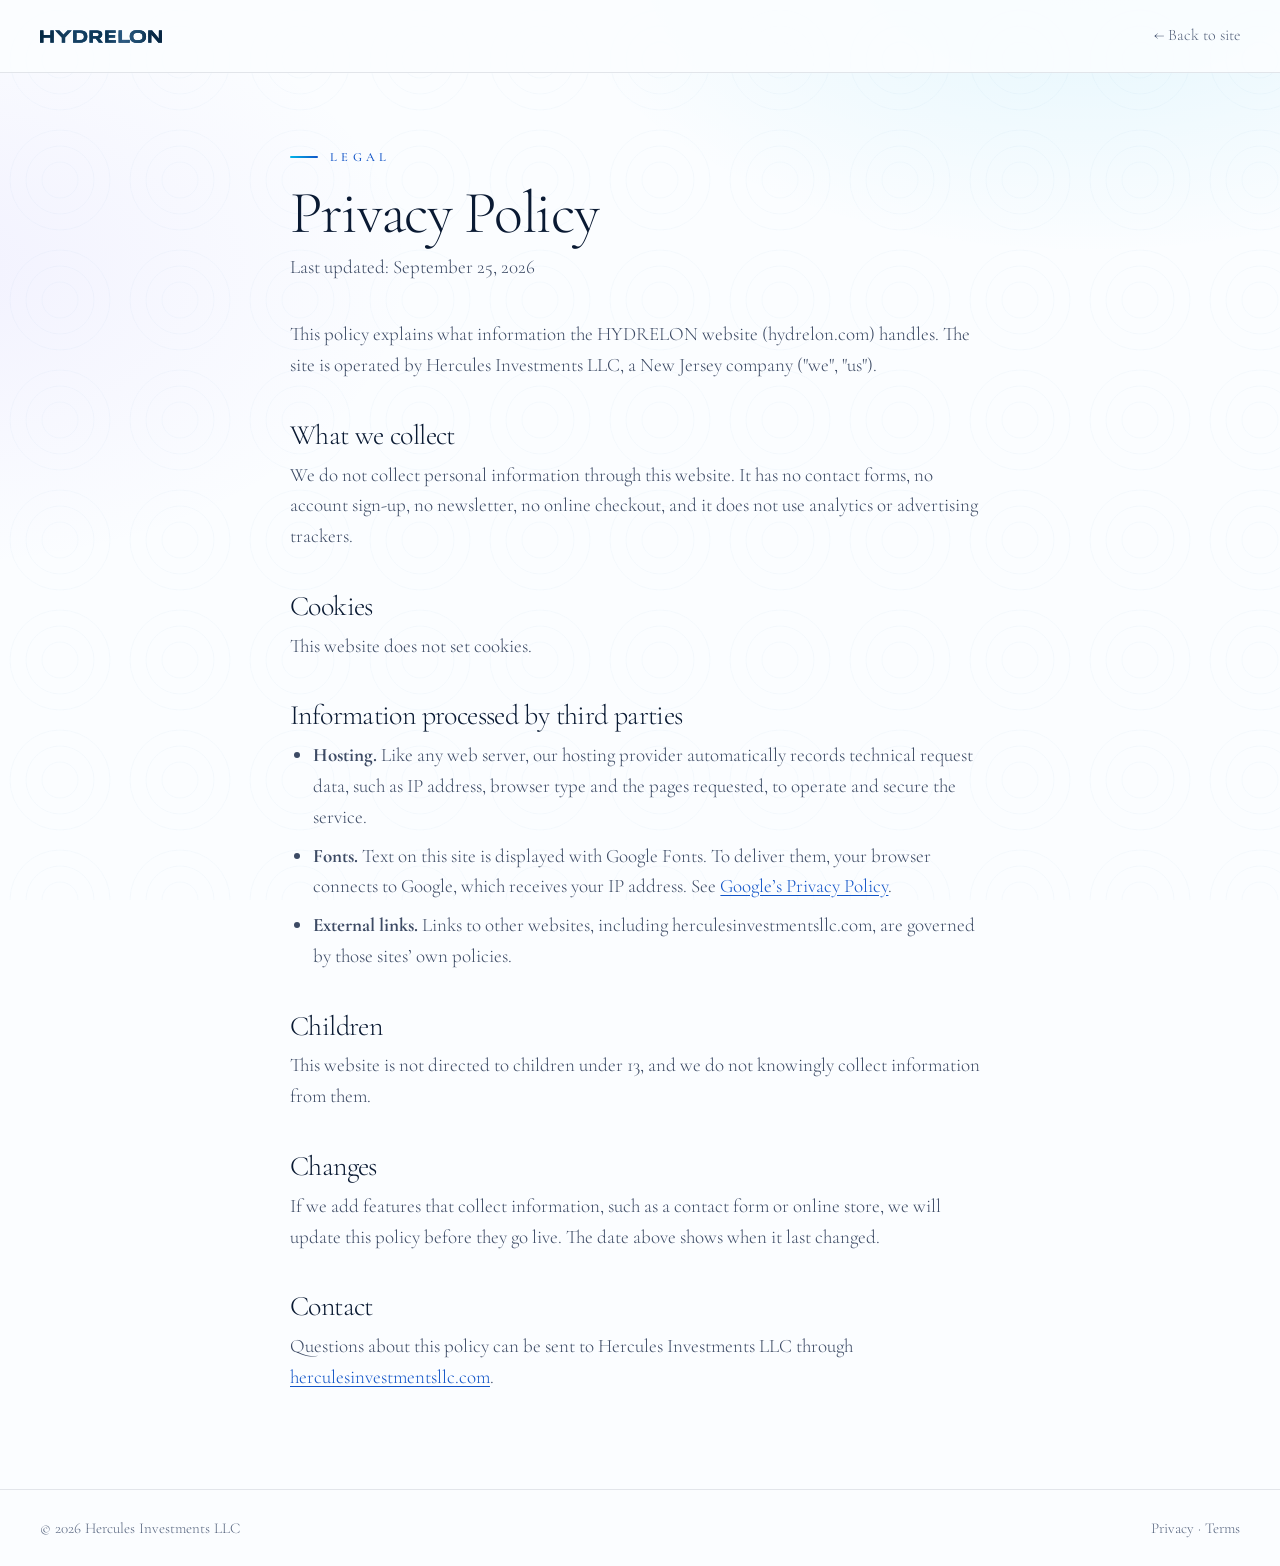
==== privacy.html @ 77c05e85 "feat: privacy policy and terms of use pages The footer's Privacy and Terms links pointed at '#'. Bot" ====
<!DOCTYPE html>
<html lang="en">
<head>
<meta charset="UTF-8" />
<meta name="viewport" content="width=device-width, initial-scale=1.0" />
<title>Privacy Policy — HYDRELON</title>
<meta name="description" content="How the HYDRELON website handles information." />
<link rel="icon" href="assets/img/favicon-32.png" sizes="32x32" type="image/png">
<link rel="apple-touch-icon" href="assets/img/favicon-180.png">
<link rel="preconnect" href="https://fonts.googleapis.com">
<link rel="preconnect" href="https://fonts.gstatic.com" crossorigin>
<link rel="stylesheet" href="https://fonts.googleapis.com/css2?family=Cormorant+Garamond:ital,wght@0,300;0,400;0,500;0,600;1,300&display=swap">
<link rel="stylesheet" href="assets/css/base.css">
<link rel="stylesheet" href="assets/css/legal.css">
</head>
<body class="legal">
<header class="legal-head"><div class="wrap"><a href="./" aria-label="HYDRELON home"><img src="assets/img/hydrelon-logo.svg" alt="HYDRELON" width="273" height="29" class="legal-logo"></a><a href="./" class="legal-back">&larr; Back to site</a></div></header>
<main class="wrap legal-main">
<span class="eyebrow">Legal</span>
<h1>Privacy Policy</h1>
<p class="legal-date">Last updated: September 25, 2026</p>
<p>This policy explains what information the HYDRELON website (hydrelon.com) handles. The site is operated by Hercules Investments LLC, a New Jersey company ("we", "us").</p>

<h2>What we collect</h2>
<p>We do not collect personal information through this website. It has no contact forms, no account sign-up, no newsletter, no online checkout, and it does not use analytics or advertising trackers.</p>

<h2>Cookies</h2>
<p>This website does not set cookies.</p>

<h2>Information processed by third parties</h2>
<ul>
<li><strong>Hosting.</strong> Like any web server, our hosting provider automatically records technical request data, such as IP address, browser type and the pages requested, to operate and secure the service.</li>
<li><strong>Fonts.</strong> Text on this site is displayed with Google Fonts. To deliver them, your browser connects to Google, which receives your IP address. See <a href="https://policies.google.com/privacy" target="_blank" rel="noopener">Google&rsquo;s Privacy Policy</a>.</li>
<li><strong>External links.</strong> Links to other websites, including herculesinvestmentsllc.com, are governed by those sites&rsquo; own policies.</li>
</ul>

<h2>Children</h2>
<p>This website is not directed to children under 13, and we do not knowingly collect information from them.</p>

<h2>Changes</h2>
<p>If we add features that collect information, such as a contact form or online store, we will update this policy before they go live. The date above shows when it last changed.</p>

<h2>Contact</h2>
<p>Questions about this policy can be sent to Hercules Investments LLC through <a href="https://herculesinvestmentsllc.com" target="_blank" rel="noopener">herculesinvestmentsllc.com</a>.</p>
</main>
<footer class="legal-foot"><div class="wrap"><span>&copy; 2026 Hercules Investments LLC</span><span><a href="privacy.html">Privacy</a> &middot; <a href="terms.html">Terms</a></span></div></footer>
</body>
</html>
---- assets/css/base.css ----
:root{
  --ink:#0A1A33; --ink2:#0d2347; --ink3:#102a52;
  --blue:#1154C7; --blue2:#1167B1; --cyan:#00B5E8; --teal:#18B89A; --green:#22C55E; --violet:#7B5CF6;
  --mist:#F2F4F7; --mist2:#e7edf4; --paper:#fbfdff;
  --line:rgba(10,26,51,.10); --line2:rgba(10,26,51,.06); --lined:rgba(255,255,255,.12);
  --txt:#0A1A33; --muted:#54627c; --muted2:#8290a8;
  --disp:var(--serif); --body:var(--serif);
  --logo-deep:#12334e; --logo-mid:#305e86; --logo-soft:#63809e;
  --serif:'Cormorant Garamond','Cormorant',Georgia,'Times New Roman',serif;
  --r:18px; --maxw:1260px;
  --sh1:0 6px 20px rgba(10,26,51,.07); --sh2:0 22px 60px rgba(10,26,51,.13); --sh3:0 44px 100px rgba(10,26,51,.20);
  --glass:rgba(255,255,255,.62); --glassb:rgba(255,255,255,.55);
}
*{box-sizing:border-box;margin:0;padding:0}
html{scroll-behavior:smooth;overflow-x:clip}
body{font-family:var(--body);font-weight:300;font-size:19.5px;color:var(--txt);background:var(--paper);line-height:1.62;-webkit-font-smoothing:antialiased;overflow-x:hidden}
body::before{content:"";position:fixed;inset:0;z-index:-2;
  background:
   radial-gradient(900px 500px at 85% -5%,rgba(0,181,232,.10),transparent 60%),
   radial-gradient(800px 500px at -5% 30%,rgba(123,92,246,.07),transparent 60%),
   var(--paper)}
body::after{content:"";position:fixed;inset:0;z-index:-1;pointer-events:none;opacity:.5;
  background-image:url("data:image/svg+xml,%3Csvg xmlns='http://www.w3.org/2000/svg' width='120' height='120'%3E%3Cg fill='none' stroke='%231167B1' stroke-opacity='0.05' stroke-width='1'%3E%3Ccircle cx='60' cy='60' r='18'/%3E%3Ccircle cx='60' cy='60' r='34'/%3E%3Ccircle cx='60' cy='60' r='50'/%3E%3C/g%3E%3C/svg%3E")}
img{max-width:100%;display:block}
a{color:inherit;text-decoration:none}
button,input,select,textarea{font-family:inherit}
section{scroll-margin-top:96px}
::-webkit-scrollbar{width:11px}
::-webkit-scrollbar-track{background:var(--mist)}
::-webkit-scrollbar-thumb{background:linear-gradient(var(--blue),var(--cyan));border-radius:8px;border:3px solid var(--mist)}
::selection{background:var(--cyan);color:#04263a}

.wrap{max-width:var(--maxw);margin:0 auto;padding:0 30px}
.eyebrow{font-family:var(--disp);font-weight:500;letter-spacing:.34em;text-transform:uppercase;font-size:12.5px;color:var(--blue);display:inline-flex;align-items:center;gap:12px}
.eyebrow::before{content:"";width:28px;height:2px;background:linear-gradient(90deg,var(--cyan),var(--blue));border-radius:2px}
.eyebrow.on-d{color:var(--cyan)}
.eyebrow.on-d::before{background:linear-gradient(90deg,var(--cyan),var(--teal))}
h1,h2,h3,h4{font-family:var(--serif);font-weight:300;line-height:1.03;letter-spacing:-.022em;color:var(--ink)}
.section{padding:124px 0;position:relative}
.section-head{max-width:780px;margin-bottom:58px}
.section-head.center{margin-left:auto;margin-right:auto;text-align:center}
.section-head h2{font-size:clamp(31px,4.6vw,56px);font-weight:300;margin:18px 0 14px}
.section-head p{font-size:20.5px;color:var(--muted);max-width:640px}
.section-head.center p{margin-left:auto;margin-right:auto}
.grad{background:linear-gradient(94deg,var(--blue),var(--cyan) 55%,var(--teal));-webkit-background-clip:text;background-clip:text;color:transparent}


/* glass */
.glass{background:var(--glass);backdrop-filter:blur(18px) saturate(150%);-webkit-backdrop-filter:blur(18px) saturate(150%);border:1px solid var(--glassb)}

/* buttons */
.btn{font-family:var(--disp);font-weight:500;font-size:16px;letter-spacing:.01em;border:none;cursor:pointer;padding:14px 24px;border-radius:999px;display:inline-flex;align-items:center;gap:9px;position:relative;overflow:hidden;transition:transform .3s cubic-bezier(.2,.8,.2,1),box-shadow .3s,background .3s,color .3s;white-space:nowrap;isolation:isolate}
.btn svg{width:16px;height:16px;transition:transform .3s}
.btn::after{content:"";position:absolute;top:0;left:-120%;width:60%;height:100%;background:linear-gradient(100deg,transparent,rgba(255,255,255,.55),transparent);transform:skewX(-18deg);transition:left .6s ease;z-index:-1}
.btn:hover::after{left:130%}
.btn:hover{transform:translateY(-3px)}
.btn:active{transform:translateY(-1px) scale(.99)}
.btn-primary{background:var(--ink);color:#fff;box-shadow:0 10px 26px rgba(10,26,51,.22)}
.btn-primary:hover{background:var(--blue);box-shadow:0 16px 34px rgba(17,84,199,.4)}
.btn-primary:hover svg{transform:translateX(4px)}
.btn-cyan{background:linear-gradient(96deg,var(--cyan),var(--blue));color:#fff;box-shadow:0 12px 30px rgba(0,181,232,.34)}
.btn-cyan:hover{box-shadow:0 18px 40px rgba(0,181,232,.5)}
.btn-cyan:hover svg{transform:translateX(4px)}
.btn-ghost{background:rgba(255,255,255,.5);color:var(--ink);border:1.5px solid var(--line);backdrop-filter:blur(8px)}
.btn-ghost:hover{border-color:var(--blue);color:var(--blue);background:#fff}
.btn-light{background:#fff;color:var(--ink);box-shadow:var(--sh1)}
.btn-light:hover{box-shadow:var(--sh2)}
.btn-on-d{background:rgba(255,255,255,.08);color:#fff;border:1.5px solid var(--lined)}
.btn-on-d:hover{background:rgba(255,255,255,.16);border-color:rgba(255,255,255,.4)}
.ripple{position:absolute;border-radius:50%;background:rgba(255,255,255,.5);transform:scale(0);animation:rip .6s ease-out;pointer-events:none;z-index:0}
@keyframes rip{to{transform:scale(3.4);opacity:0}}

/* progress */
#progress{position:fixed;top:0;left:0;height:3px;width:0;z-index:300;background:linear-gradient(90deg,var(--cyan),var(--blue),var(--violet));box-shadow:0 0 12px rgba(0,181,232,.6);transition:width .08s linear}


/* reveal */
.reveal{opacity:0;transform:translateY(30px);transition:opacity .8s cubic-bezier(.2,.8,.2,1),transform .8s cubic-bezier(.2,.8,.2,1)}
.reveal[data-reveal="left"]{transform:translateX(-44px)}
.reveal[data-reveal="right"]{transform:translateX(44px)}
.reveal[data-reveal="scale"]{transform:scale(.92)}
.reveal.in{opacity:1;transform:none}


/* gorsel yer tutucu — urun fotograflari gelene kadar marka ikonu gosterir */
.ph-fill{position:absolute;inset:0;display:grid;place-items:center;padding:6%}
.ph-fill svg{width:44%;max-width:190px;height:auto;opacity:.9}
.ph-fill img{width:100%;height:100%;object-fit:contain;transition:transform 5s}
---- assets/css/legal.css ----
/* privacy.html, terms.html */
.legal-head{border-bottom:1px solid var(--line);background:rgba(251,253,255,.9)}
.legal-head .wrap{display:flex;align-items:center;justify-content:space-between;height:72px}
.legal-logo{height:13px;width:auto}
.legal-back{font-size:16px;color:var(--muted)}
.legal-back:hover{color:var(--blue)}
.legal-main{max-width:760px;padding-top:64px;padding-bottom:96px}
.legal-main h1{font-size:clamp(40px,6vw,60px);margin:14px 0 8px}
.legal-date{color:var(--muted2);font-size:16px;margin-bottom:36px}
.legal-main h2{font-size:28px;margin:40px 0 10px}
.legal-main p,.legal-main li{color:#3c4a64;font-size:19px}
.legal-main ul{padding-left:1.2em;list-style:disc}
.legal-main li{margin:8px 0}
.legal-main a{color:var(--blue);text-decoration:underline;text-underline-offset:3px}
.legal-foot{border-top:1px solid var(--line);padding:26px 0;font-size:15px;color:var(--muted)}
.legal-foot .wrap{display:flex;justify-content:space-between;gap:12px;flex-wrap:wrap}
.legal-foot a:hover{color:var(--blue)}
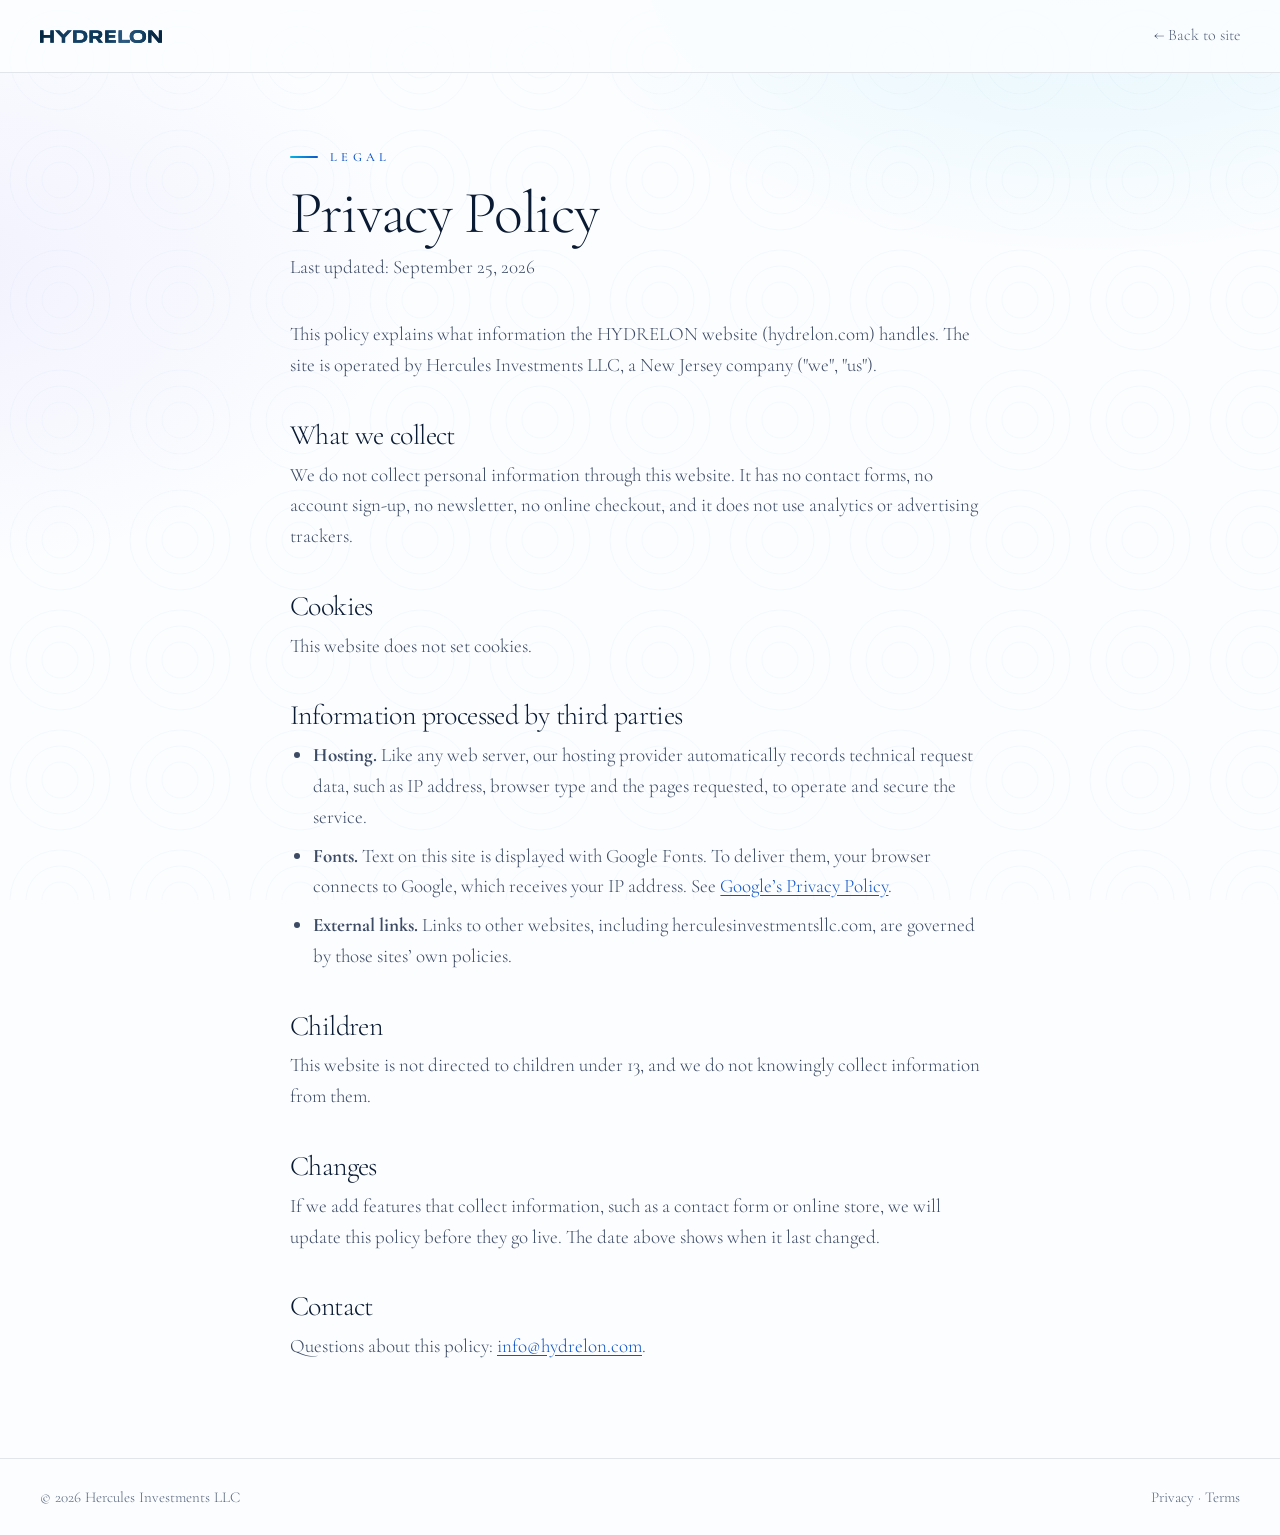
==== commit 96145c09: "fix: product copy matches the product's documentation; add contact email HYDS103 is a refrigerator i" ====
--- a/privacy.html
+++ b/privacy.html
@@ -41,7 +41,7 @@
 <p>If we add features that collect information, such as a contact form or online store, we will update this policy before they go live. The date above shows when it last changed.</p>
 
 <h2>Contact</h2>
-<p>Questions about this policy can be sent to Hercules Investments LLC through <a href="https://herculesinvestmentsllc.com" target="_blank" rel="noopener">herculesinvestmentsllc.com</a>.</p>
+<p>Questions about this policy: <a href="mailto:info@hydrelon.com">info@hydrelon.com</a>.</p>
 </main>
 <footer class="legal-foot"><div class="wrap"><span>&copy; 2026 Hercules Investments LLC</span><span><a href="privacy.html">Privacy</a> &middot; <a href="terms.html">Terms</a></span></div></footer>
 </body>
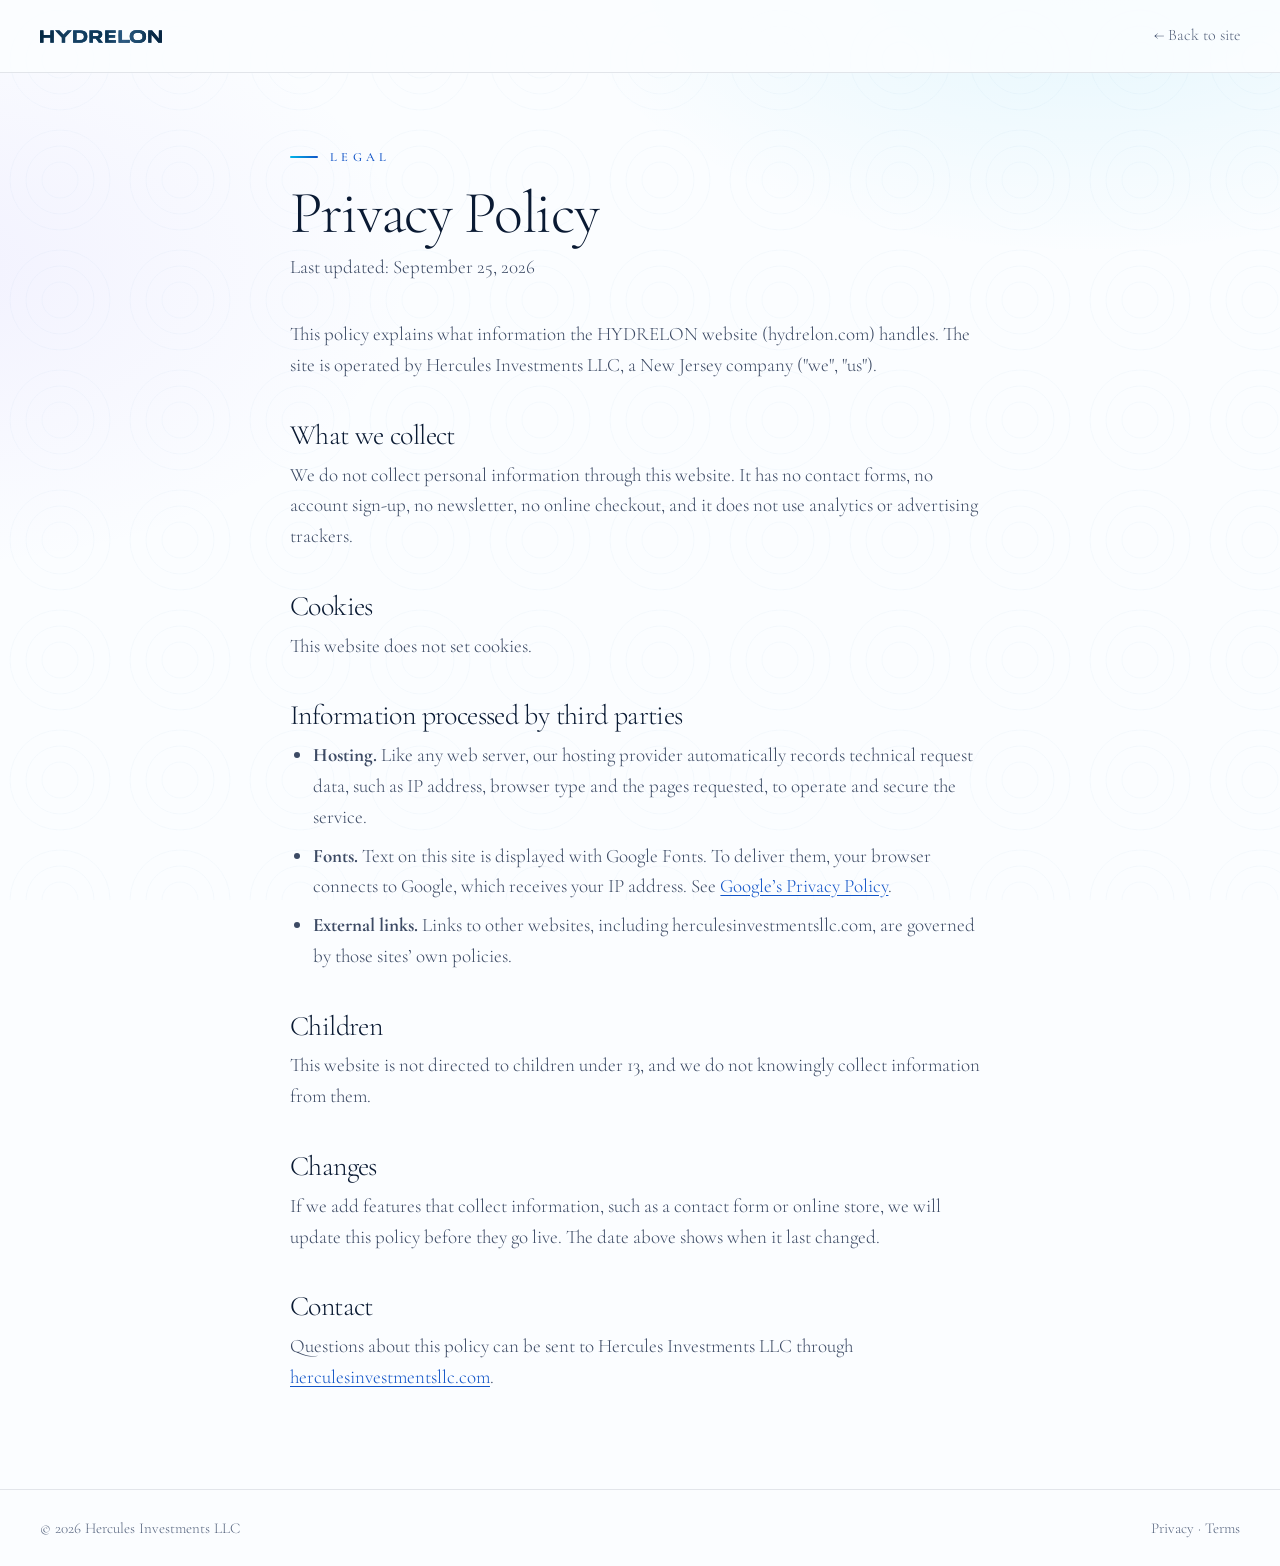
==== commit d51384bf: "Merge pull request #3 from herculesinvestmentllc/feat/legal-pages Privacy policy and terms of use pa" ====
--- a/privacy.html
+++ b/privacy.html
@@ -41,7 +41,7 @@
 <p>If we add features that collect information, such as a contact form or online store, we will update this policy before they go live. The date above shows when it last changed.</p>
 
 <h2>Contact</h2>
-<p>Questions about this policy: <a href="mailto:info@hydrelon.com">info@hydrelon.com</a>.</p>
+<p>Questions about this policy can be sent to Hercules Investments LLC through <a href="https://herculesinvestmentsllc.com" target="_blank" rel="noopener">herculesinvestmentsllc.com</a>.</p>
 </main>
 <footer class="legal-foot"><div class="wrap"><span>&copy; 2026 Hercules Investments LLC</span><span><a href="privacy.html">Privacy</a> &middot; <a href="terms.html">Terms</a></span></div></footer>
 </body>
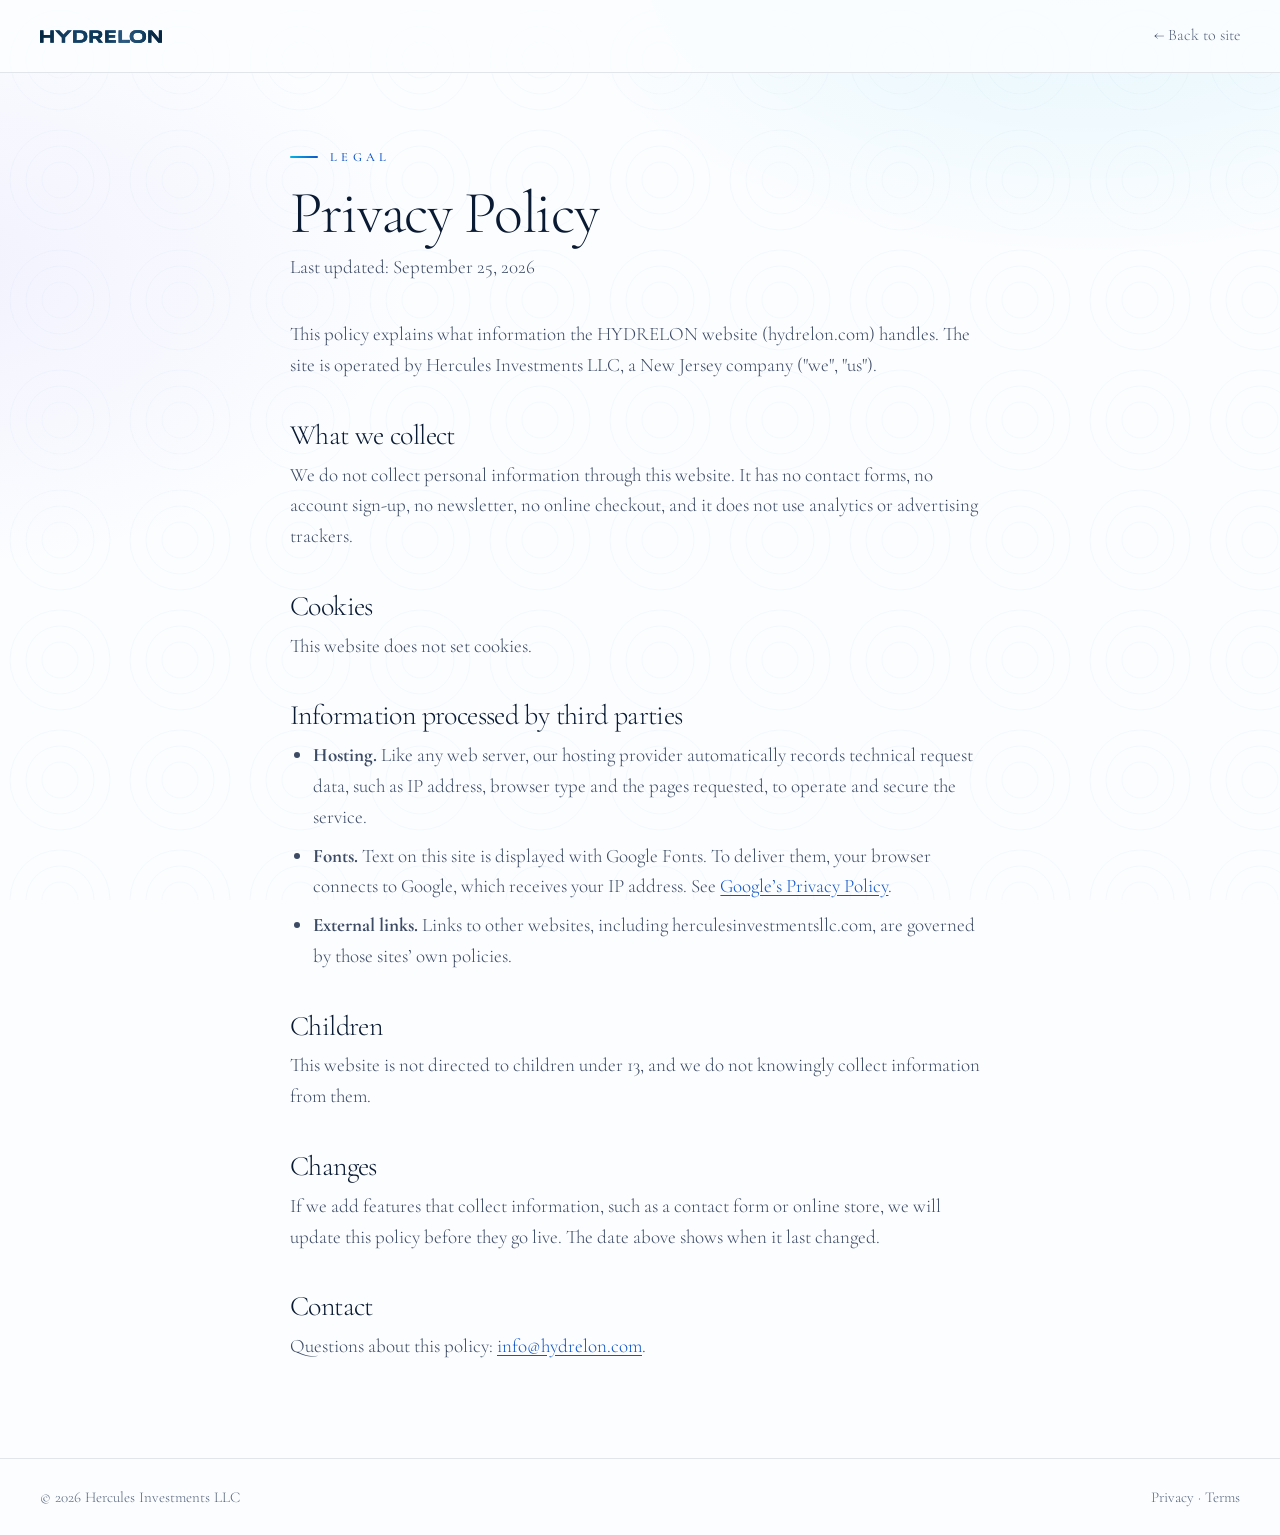
==== commit c2e37e13: "Merge pull request #4 from herculesinvestmentllc/fix/accurate-product-copy Accurate product copy + c" ====
--- a/privacy.html
+++ b/privacy.html
@@ -41,7 +41,7 @@
 <p>If we add features that collect information, such as a contact form or online store, we will update this policy before they go live. The date above shows when it last changed.</p>
 
 <h2>Contact</h2>
-<p>Questions about this policy can be sent to Hercules Investments LLC through <a href="https://herculesinvestmentsllc.com" target="_blank" rel="noopener">herculesinvestmentsllc.com</a>.</p>
+<p>Questions about this policy: <a href="mailto:info@hydrelon.com">info@hydrelon.com</a>.</p>
 </main>
 <footer class="legal-foot"><div class="wrap"><span>&copy; 2026 Hercules Investments LLC</span><span><a href="privacy.html">Privacy</a> &middot; <a href="terms.html">Terms</a></span></div></footer>
 </body>
